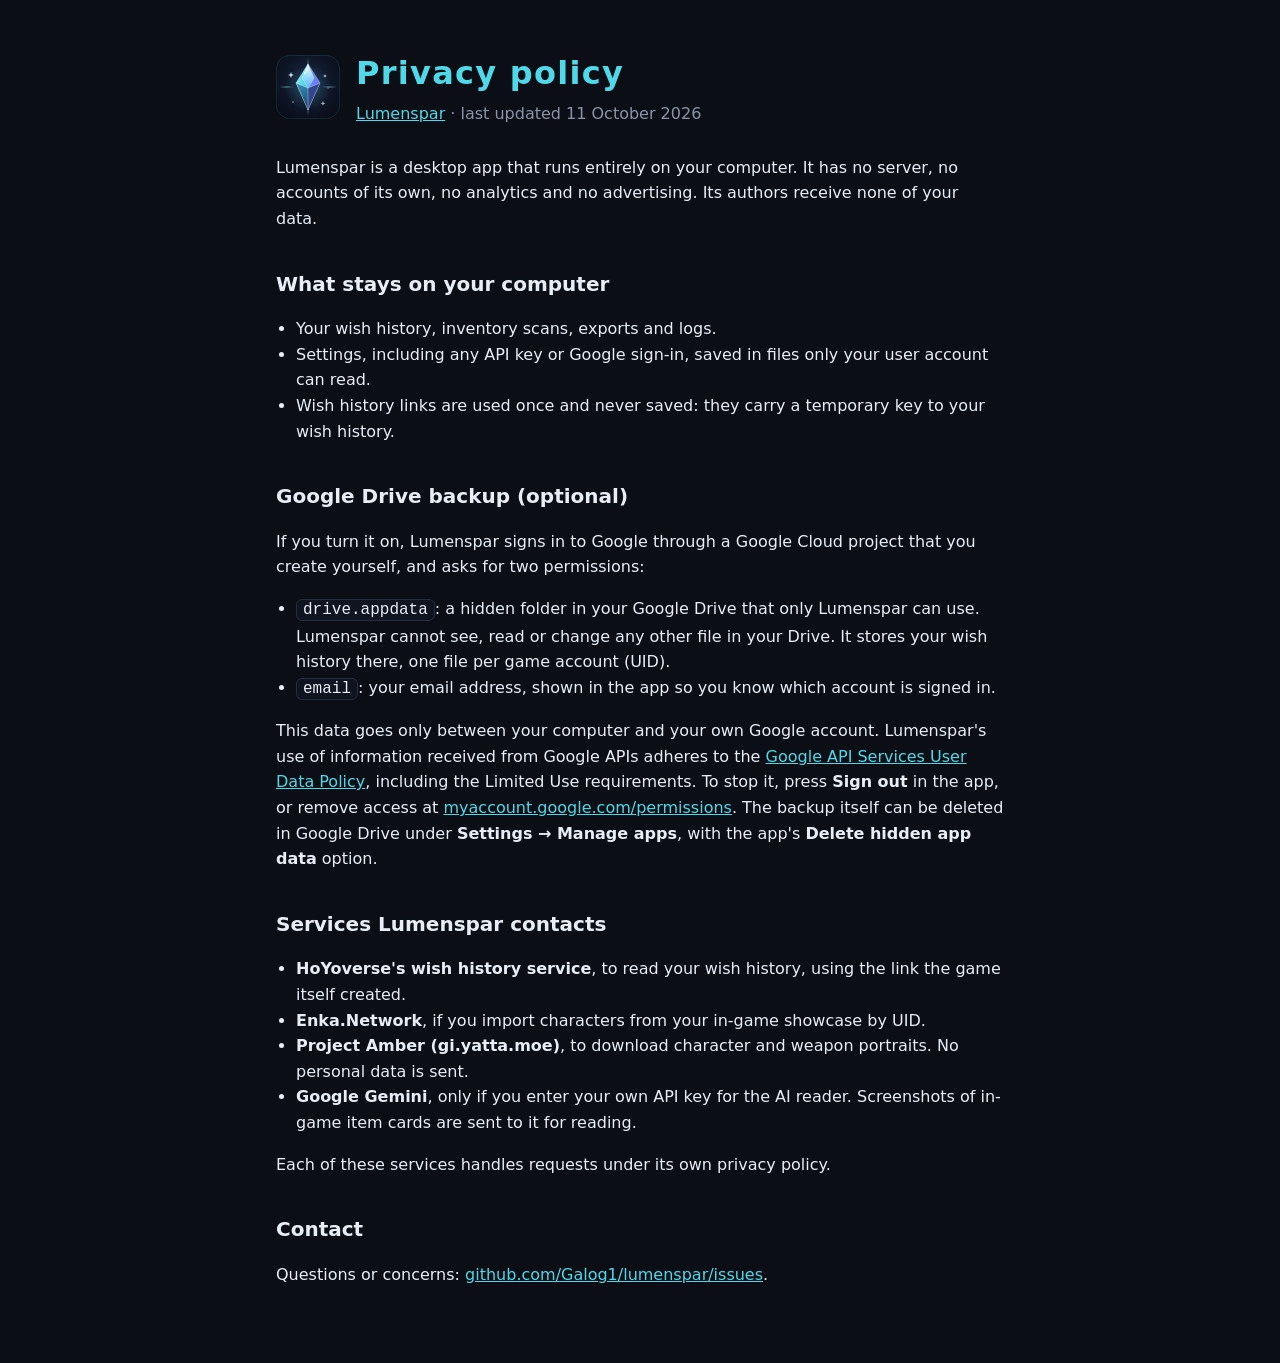
==== docs/privacy.html @ bcb254cc "Add a project site and the homepage step to the Drive setup guide Google now refuses to publish an a" ====
<!doctype html>
<html lang="en">
<head>
<meta charset="utf-8">
<meta name="viewport" content="width=device-width, initial-scale=1">
<title>Lumenspar privacy policy</title>
<link rel="icon" href="lumenspar.svg">
<link rel="stylesheet" href="style.css">
</head>
<body>
<main>
<header>
  <img src="lumenspar.svg" alt="">
  <div>
    <h1>Privacy policy</h1>
    <p class="lead"><a href="./">Lumenspar</a> · last updated 11 October 2026</p>
  </div>
</header>

<p>Lumenspar is a desktop app that runs entirely on your computer. It has no
server, no accounts of its own, no analytics and no advertising. Its authors
receive none of your data.</p>

<h2>What stays on your computer</h2>
<ul>
  <li>Your wish history, inventory scans, exports and logs.</li>
  <li>Settings, including any API key or Google sign-in, saved in files only
  your user account can read.</li>
  <li>Wish history links are used once and never saved: they carry a temporary
  key to your wish history.</li>
</ul>

<h2>Google Drive backup (optional)</h2>
<p>If you turn it on, Lumenspar signs in to Google through a Google Cloud
project that you create yourself, and asks for two permissions:</p>
<ul>
  <li><code>drive.appdata</code>: a hidden folder in your Google Drive that
  only Lumenspar can use. Lumenspar cannot see, read or change any other file
  in your Drive. It stores your wish history there, one file per game
  account (UID).</li>
  <li><code>email</code>: your email address, shown in the app so you know
  which account is signed in.</li>
</ul>
<p>This data goes only between your computer and your own Google account.
Lumenspar's use of information received from Google APIs adheres to the
<a href="https://developers.google.com/terms/api-services-user-data-policy">Google
API Services User Data Policy</a>, including the Limited Use requirements.
To stop it, press <b>Sign out</b> in the app, or remove access at
<a href="https://myaccount.google.com/permissions">myaccount.google.com/permissions</a>.
The backup itself can be deleted in Google Drive under
<b>Settings → Manage apps</b>, with the app's <b>Delete hidden app data</b> option.</p>

<h2>Services Lumenspar contacts</h2>
<ul>
  <li><b>HoYoverse's wish history service</b>, to read your wish history,
  using the link the game itself created.</li>
  <li><b>Enka.Network</b>, if you import characters from your in-game
  showcase by UID.</li>
  <li><b>Project Amber (gi.yatta.moe)</b>, to download character and weapon
  portraits. No personal data is sent.</li>
  <li><b>Google Gemini</b>, only if you enter your own API key for the AI
  reader. Screenshots of in-game item cards are sent to it for reading.</li>
</ul>
<p>Each of these services handles requests under its own privacy policy.</p>

<h2>Contact</h2>
<p>Questions or concerns:
<a href="https://github.com/Galog1/lumenspar/issues">github.com/Galog1/lumenspar/issues</a>.</p>
</main>
</body>
</html>
---- docs/style.css ----
:root { color-scheme: dark; }
* { box-sizing: border-box; }
body {
  margin: 0; background: #0B0E14; color: #E8EDF7;
  font: 16px/1.6 system-ui, -apple-system, "Segoe UI", sans-serif;
}
main { max-width: 760px; margin: 0 auto; padding: 48px 16px 64px; }
header { display: flex; align-items: center; gap: 16px; margin-bottom: 28px; }
header img { width: 64px; height: 64px; }
h1 { margin: 0; font-size: 32px; letter-spacing: 0.04em; color: #4FD8E8; }
h2 { margin-top: 36px; font-size: 20px; }
p.lead { margin: 2px 0 0; color: #8A94A9; }
a { color: #4FD8E8; }
section { background: #151B27; border: 1px solid #242D3D; border-radius: 14px;
          padding: 4px 20px; margin: 16px 0; }
ul { padding-left: 20px; }
code { background: #0F1420; border: 1px solid #242D3D; border-radius: 6px; padding: 1px 6px; }
footer { margin-top: 40px; color: #8A94A9; font-size: 14px; }
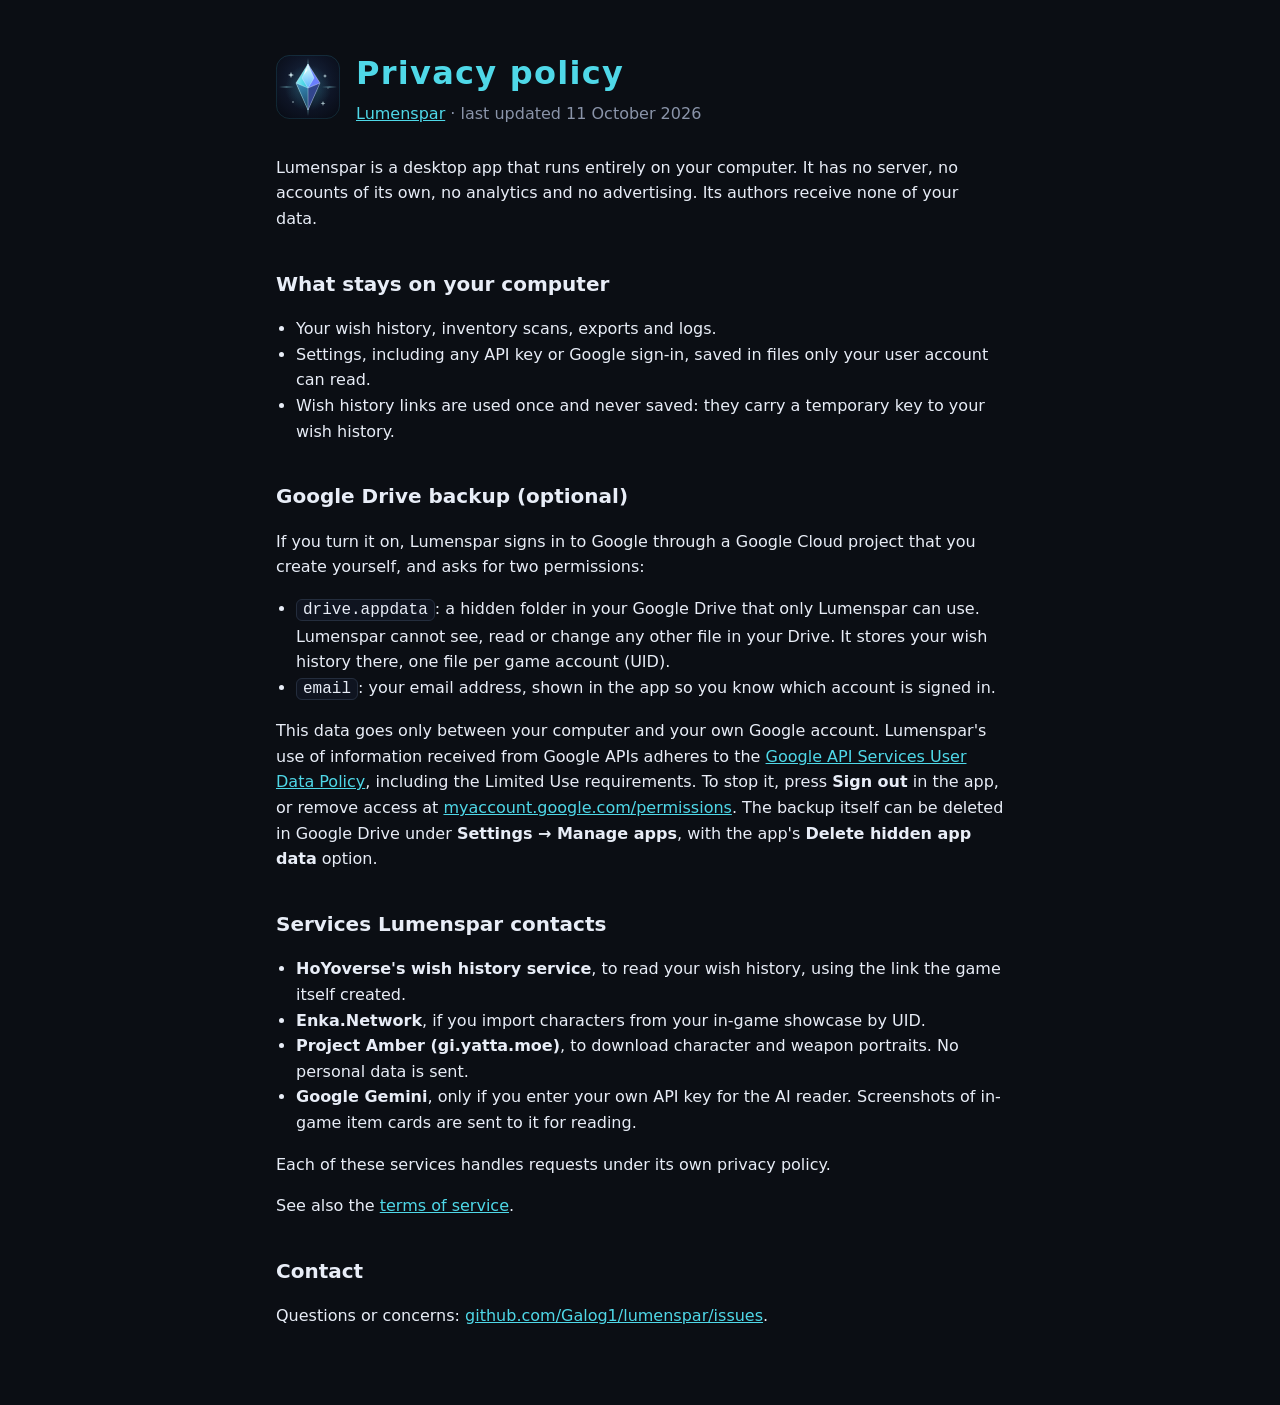
==== commit fb6f643a: "Add terms of service to the project site and the setup guide Co-Authored-By: Claude Opus 5.5 <norepl" ====
--- a/docs/privacy.html
+++ b/docs/privacy.html
@@ -63,6 +63,8 @@
 </ul>
 <p>Each of these services handles requests under its own privacy policy.</p>
 
+<p>See also the <a href="terms.html">terms of service</a>.</p>
+
 <h2>Contact</h2>
 <p>Questions or concerns:
 <a href="https://github.com/Galog1/lumenspar/issues">github.com/Galog1/lumenspar/issues</a>.</p>
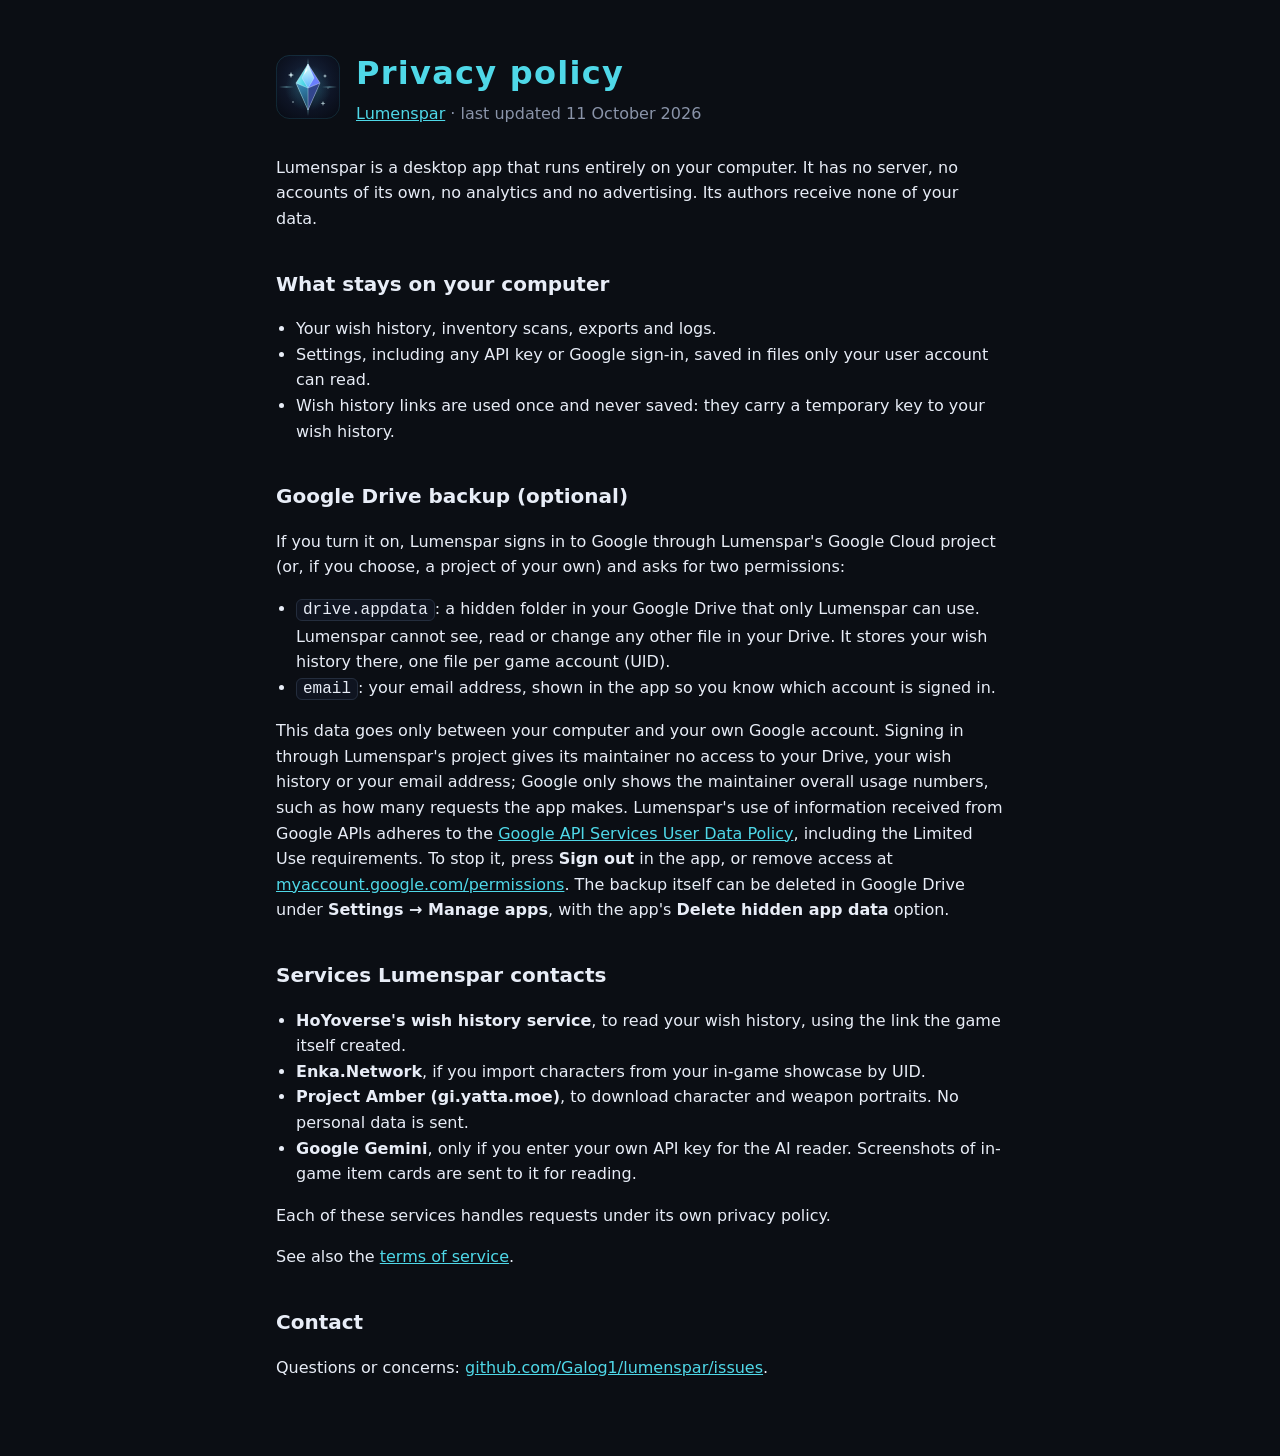
==== commit ac43a576: "Describe sign-in through Lumenspar's own Google project on the site Co-Authored-By: Claude Opus 5.5 " ====
--- a/docs/privacy.html
+++ b/docs/privacy.html
@@ -31,8 +31,9 @@
 </ul>
 
 <h2>Google Drive backup (optional)</h2>
-<p>If you turn it on, Lumenspar signs in to Google through a Google Cloud
-project that you create yourself, and asks for two permissions:</p>
+<p>If you turn it on, Lumenspar signs in to Google through Lumenspar's Google
+Cloud project (or, if you choose, a project of your own) and asks for two
+permissions:</p>
 <ul>
   <li><code>drive.appdata</code>: a hidden folder in your Google Drive that
   only Lumenspar can use. Lumenspar cannot see, read or change any other file
@@ -42,6 +43,9 @@
   which account is signed in.</li>
 </ul>
 <p>This data goes only between your computer and your own Google account.
+Signing in through Lumenspar's project gives its maintainer no access to your
+Drive, your wish history or your email address; Google only shows the
+maintainer overall usage numbers, such as how many requests the app makes.
 Lumenspar's use of information received from Google APIs adheres to the
 <a href="https://developers.google.com/terms/api-services-user-data-policy">Google
 API Services User Data Policy</a>, including the Limited Use requirements.
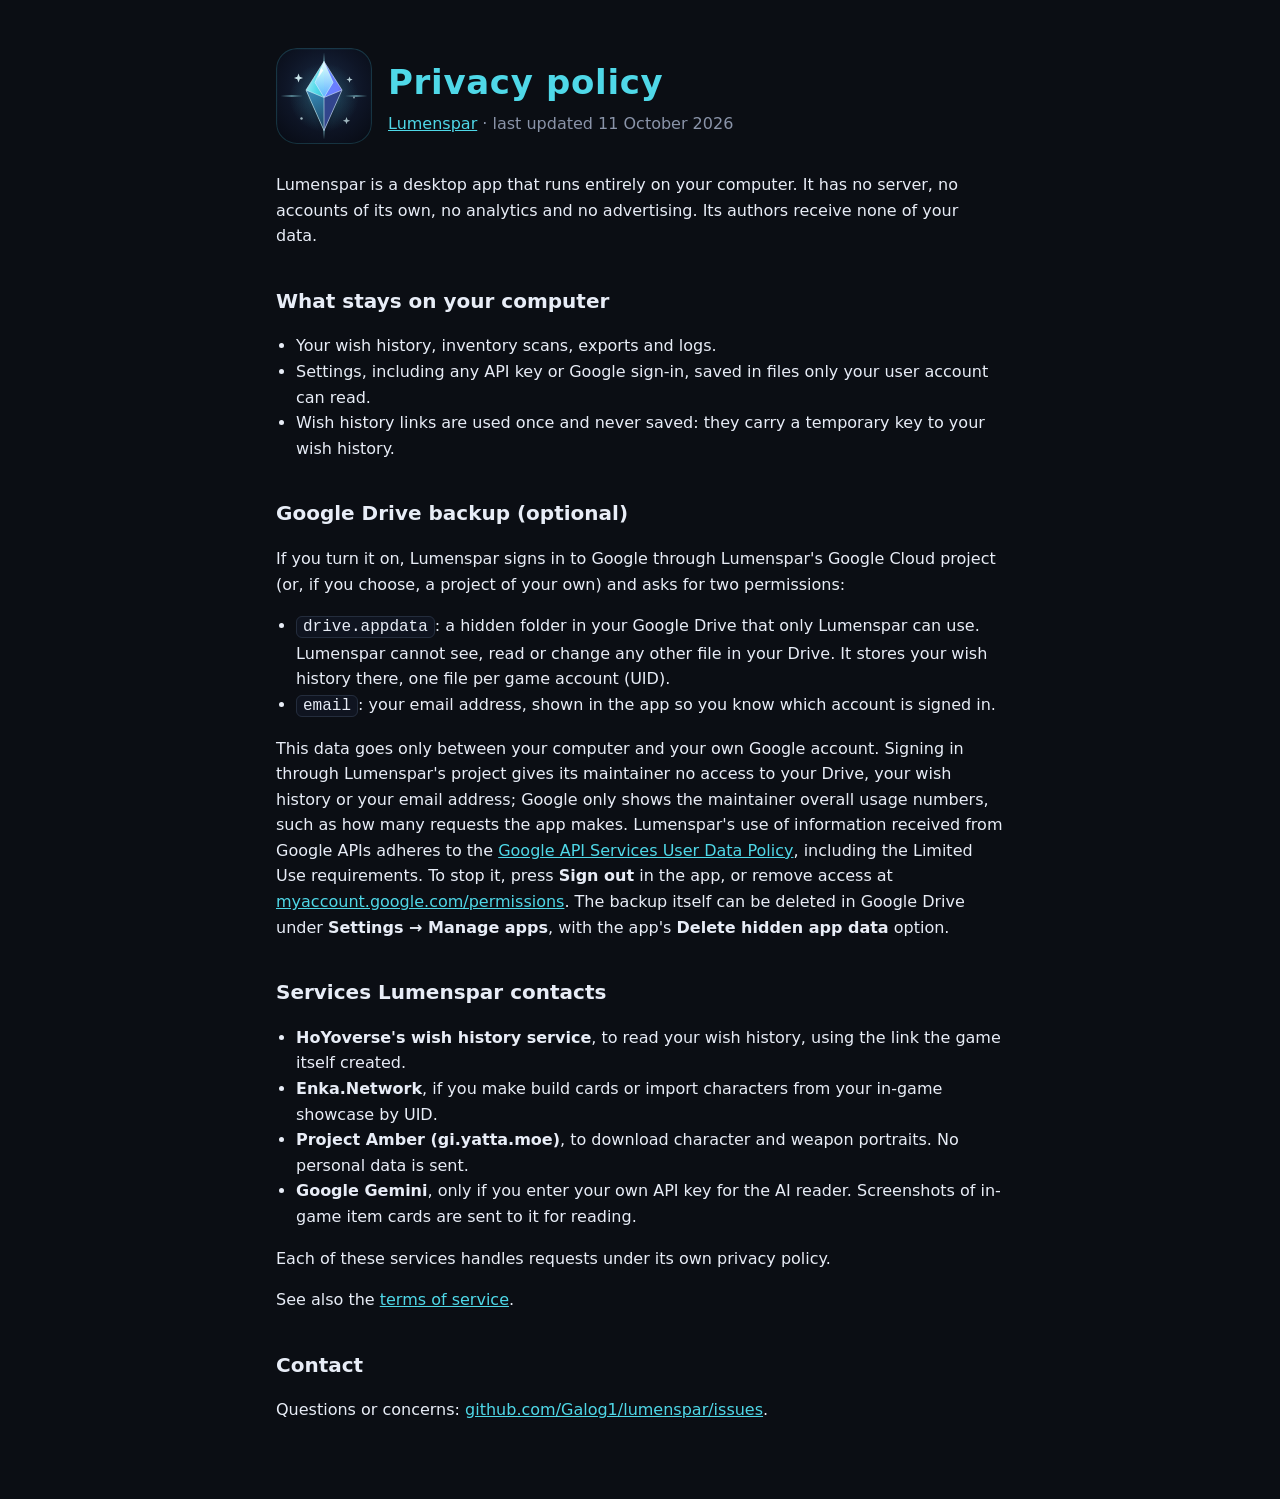
==== commit 47a93bce: "Add Build Cards: Akasha-style cards from the Enka.Network showcase A third tool on the main menu. Fe" ====
--- a/docs/privacy.html
+++ b/docs/privacy.html
@@ -58,8 +58,8 @@
 <ul>
   <li><b>HoYoverse's wish history service</b>, to read your wish history,
   using the link the game itself created.</li>
-  <li><b>Enka.Network</b>, if you import characters from your in-game
-  showcase by UID.</li>
+  <li><b>Enka.Network</b>, if you make build cards or import characters from
+  your in-game showcase by UID.</li>
   <li><b>Project Amber (gi.yatta.moe)</b>, to download character and weapon
   portraits. No personal data is sent.</li>
   <li><b>Google Gemini</b>, only if you enter your own API key for the AI
--- a/docs/style.css
+++ b/docs/style.css
@@ -6,8 +6,8 @@
 }
 main { max-width: 760px; margin: 0 auto; padding: 48px 16px 64px; }
 header { display: flex; align-items: center; gap: 16px; margin-bottom: 28px; }
-header img { width: 64px; height: 64px; }
-h1 { margin: 0; font-size: 32px; letter-spacing: 0.04em; color: #4FD8E8; }
+header img { width: 96px; height: 96px; border-radius: 20px; }
+h1 { margin: 0; font-size: 34px; letter-spacing: 0.02em; color: #4FD8E8; }
 h2 { margin-top: 36px; font-size: 20px; }
 p.lead { margin: 2px 0 0; color: #8A94A9; }
 a { color: #4FD8E8; }
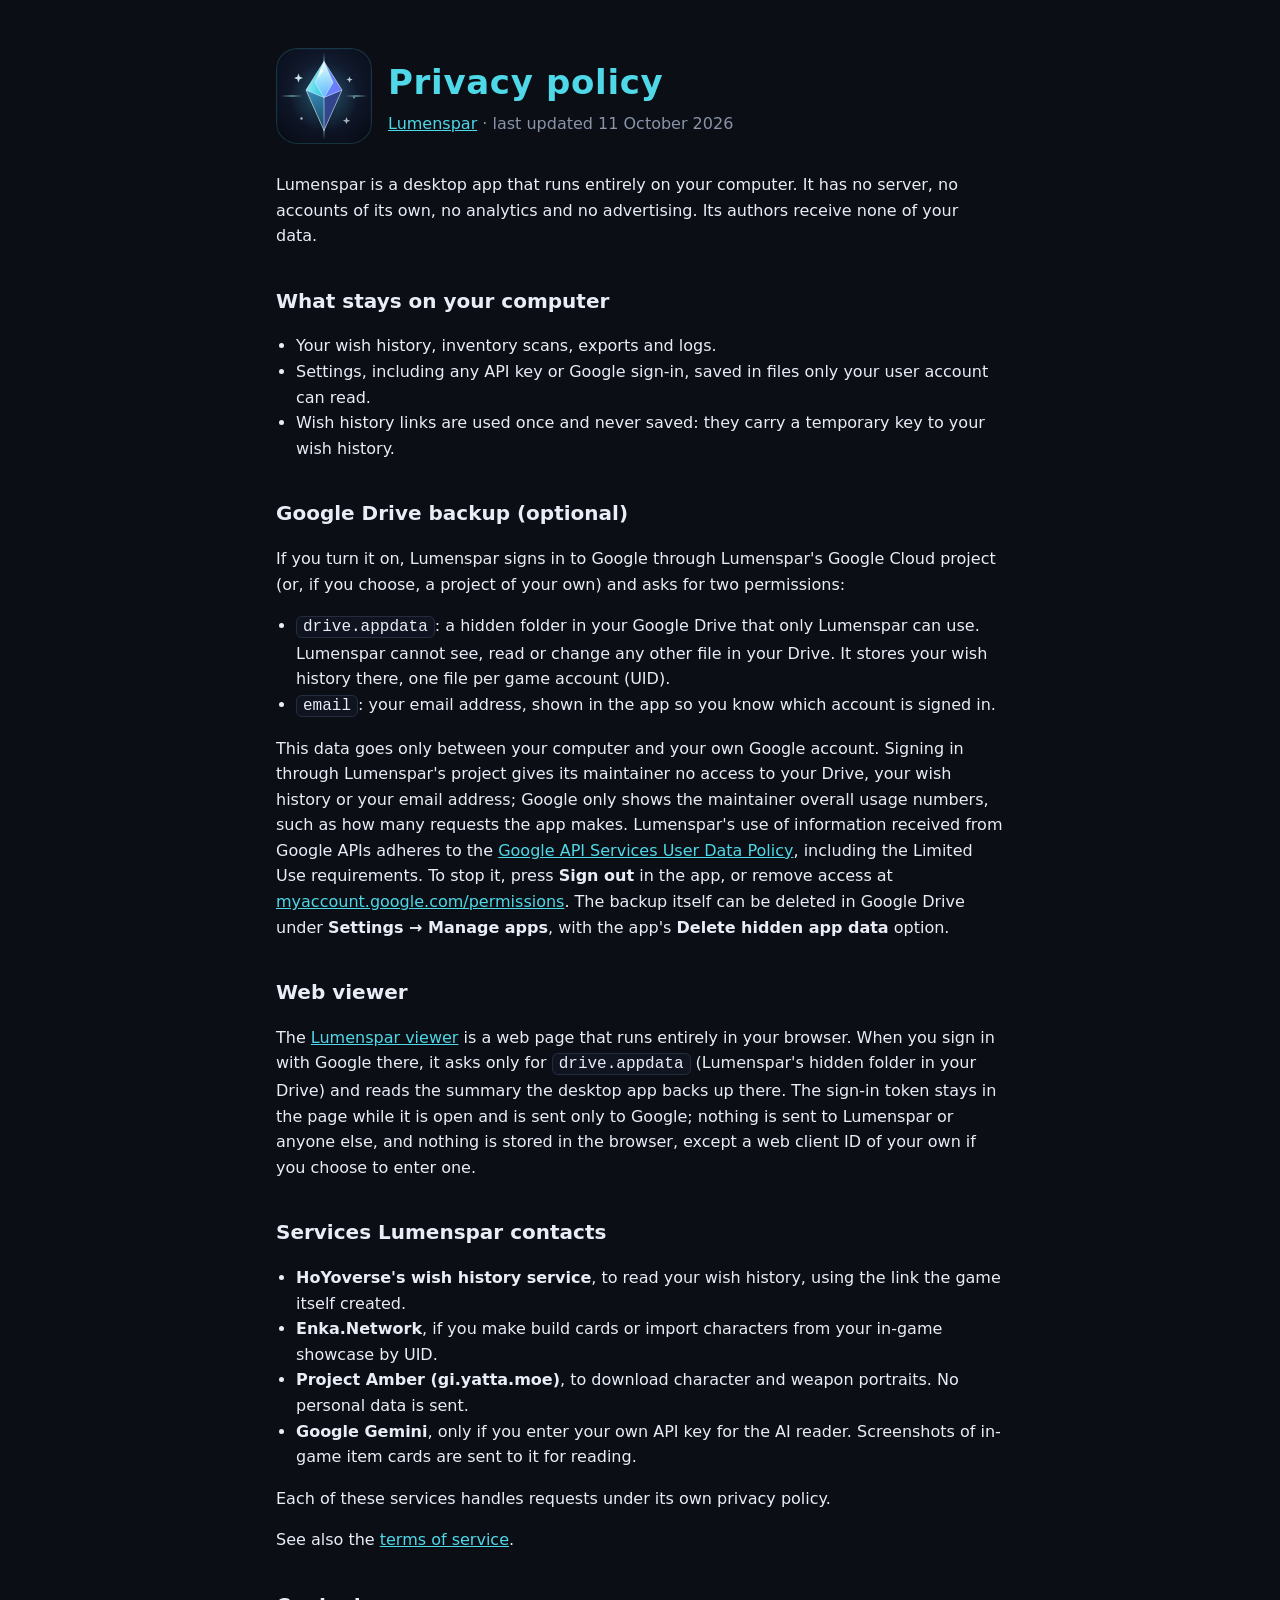
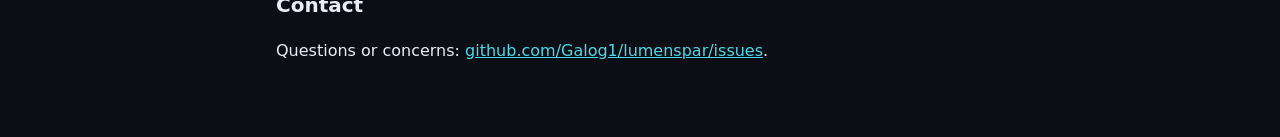
==== commit e147c8bc: "Add a web viewer for the Drive backup, and back up build cards The desktop app now also backs up eac" ====
--- a/docs/privacy.html
+++ b/docs/privacy.html
@@ -54,6 +54,15 @@
 The backup itself can be deleted in Google Drive under
 <b>Settings → Manage apps</b>, with the app's <b>Delete hidden app data</b> option.</p>
 
+<h2>Web viewer</h2>
+<p>The <a href="app/">Lumenspar viewer</a> is a web page that runs entirely in
+your browser. When you sign in with Google there, it asks only for
+<code>drive.appdata</code> (Lumenspar's hidden folder in your Drive) and reads
+the summary the desktop app backs up there. The sign-in token stays in the
+page while it is open and is sent only to Google; nothing is sent to
+Lumenspar or anyone else, and nothing is stored in the browser, except a web
+client ID of your own if you choose to enter one.</p>
+
 <h2>Services Lumenspar contacts</h2>
 <ul>
   <li><b>HoYoverse's wish history service</b>, to read your wish history,
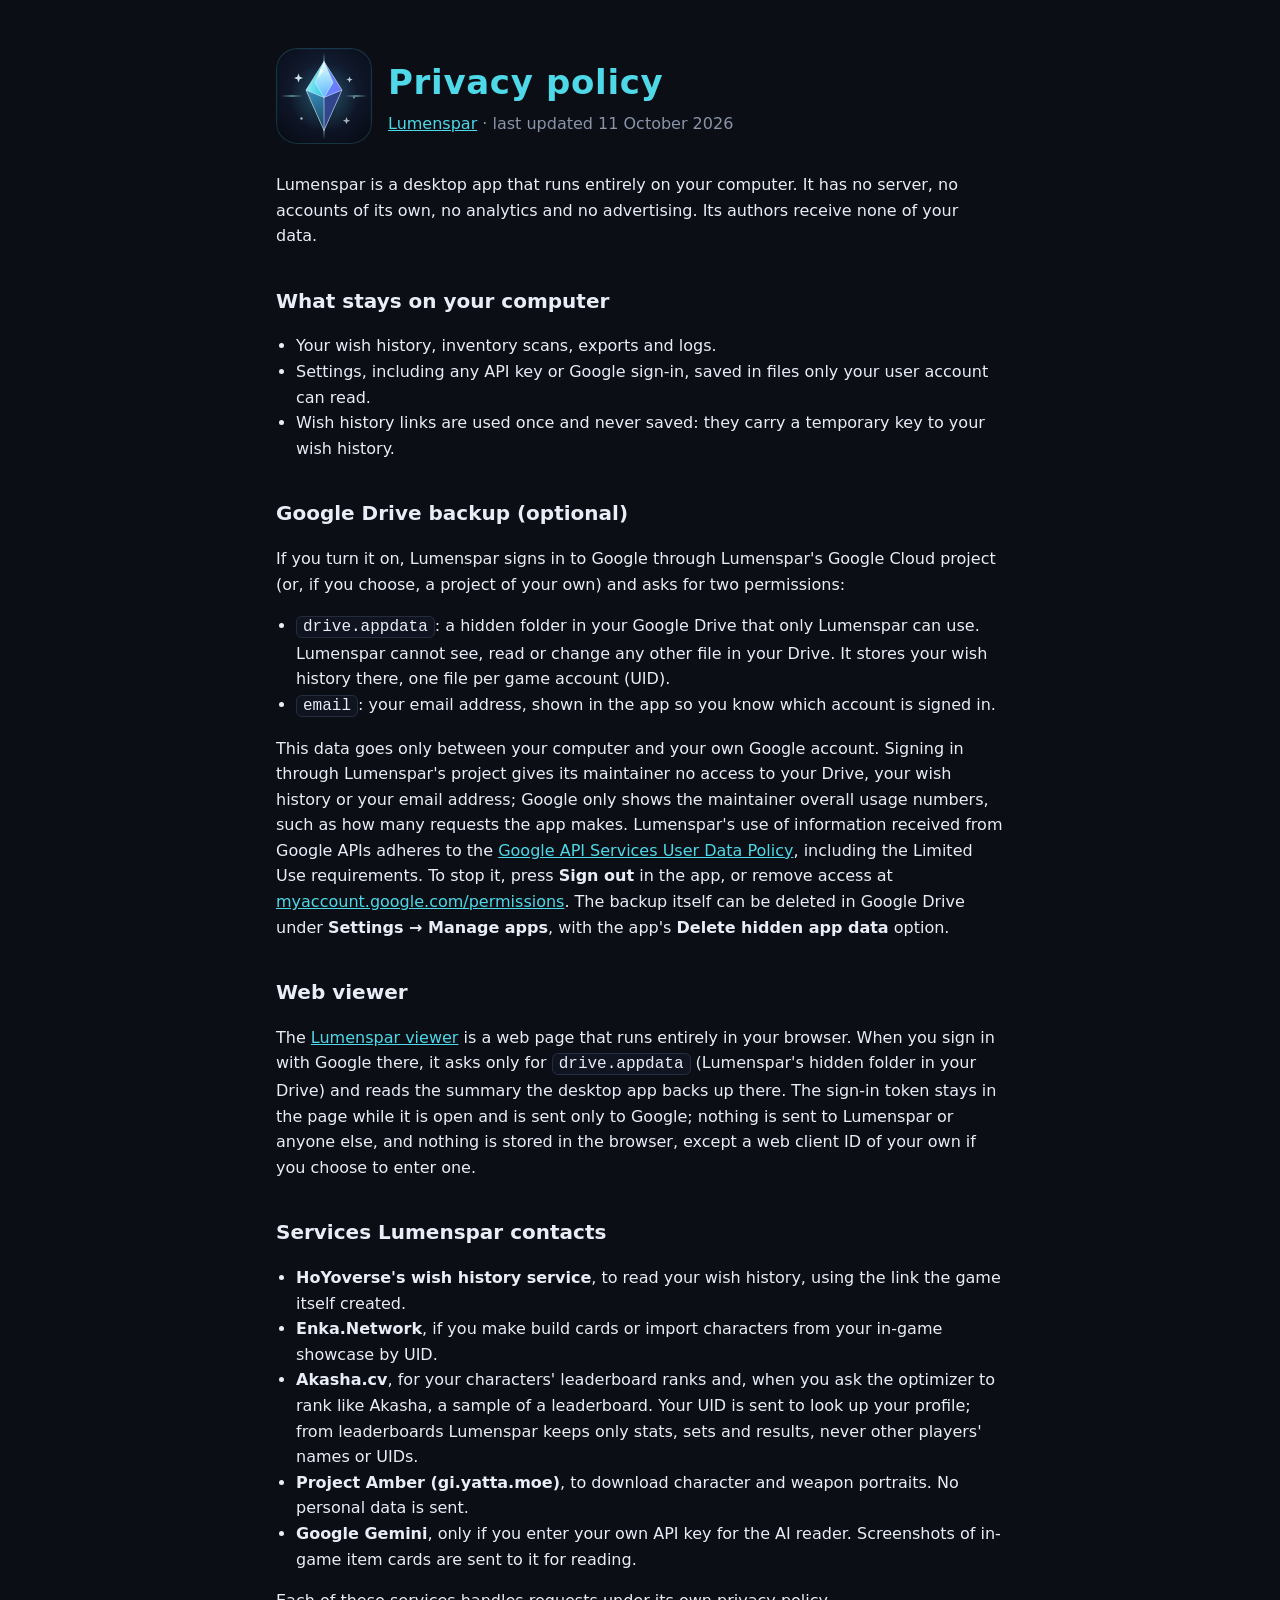
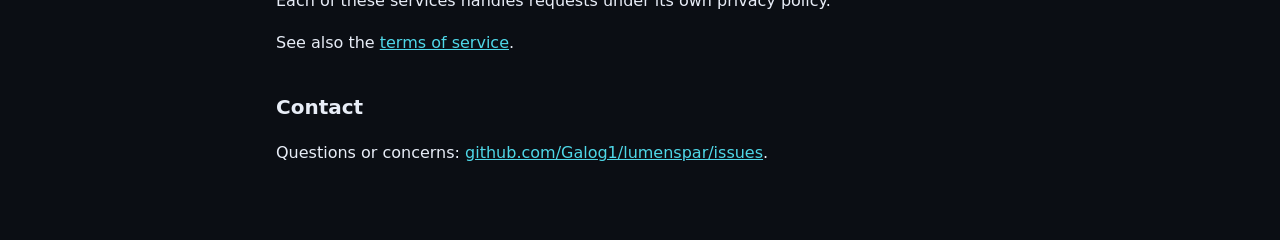
==== commit e0b6ab6d: "Add Akasha ranks to build cards and an Akasha ranking optimizer mode Build cards show each character" ====
--- a/docs/privacy.html
+++ b/docs/privacy.html
@@ -69,6 +69,10 @@
   using the link the game itself created.</li>
   <li><b>Enka.Network</b>, if you make build cards or import characters from
   your in-game showcase by UID.</li>
+  <li><b>Akasha.cv</b>, for your characters' leaderboard ranks and, when you
+  ask the optimizer to rank like Akasha, a sample of a leaderboard. Your UID is
+  sent to look up your profile; from leaderboards Lumenspar keeps only stats,
+  sets and results, never other players' names or UIDs.</li>
   <li><b>Project Amber (gi.yatta.moe)</b>, to download character and weapon
   portraits. No personal data is sent.</li>
   <li><b>Google Gemini</b>, only if you enter your own API key for the AI
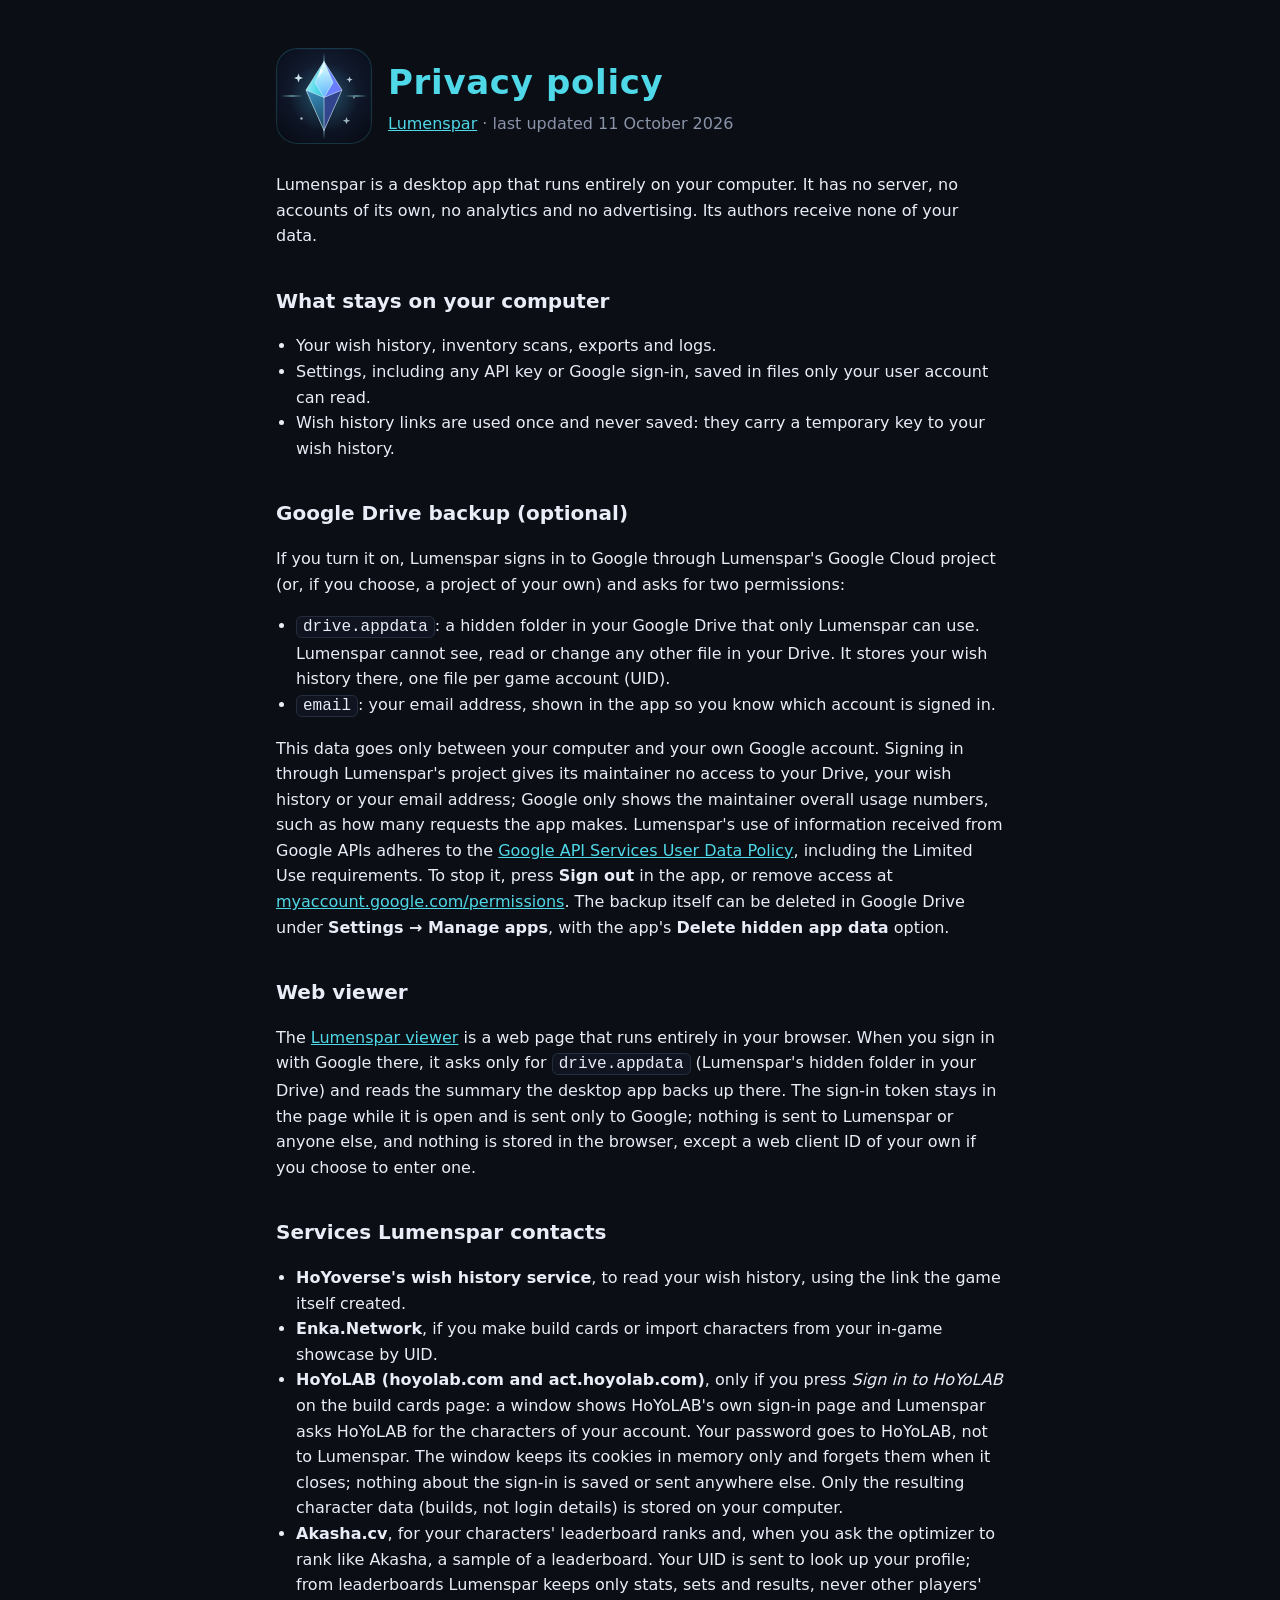
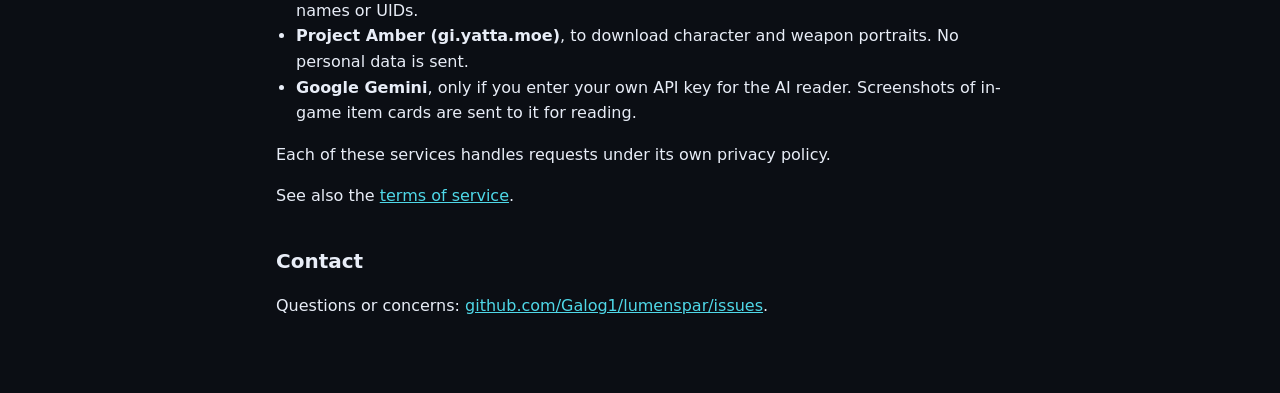
==== commit a02c8caf: "Every character through HoYoLAB; redesigned build cards with roll value HoYoLAB: a sign-in window (Q" ====
--- a/docs/privacy.html
+++ b/docs/privacy.html
@@ -69,6 +69,13 @@
   using the link the game itself created.</li>
   <li><b>Enka.Network</b>, if you make build cards or import characters from
   your in-game showcase by UID.</li>
+  <li><b>HoYoLAB (hoyolab.com and act.hoyolab.com)</b>, only if you press
+  <i>Sign in to HoYoLAB</i> on the build cards page: a window shows HoYoLAB's
+  own sign-in page and Lumenspar asks HoYoLAB for the characters of your
+  account. Your password goes to HoYoLAB, not to Lumenspar. The window keeps
+  its cookies in memory only and forgets them when it closes; nothing about the
+  sign-in is saved or sent anywhere else. Only the resulting character data
+  (builds, not login details) is stored on your computer.</li>
   <li><b>Akasha.cv</b>, for your characters' leaderboard ranks and, when you
   ask the optimizer to rank like Akasha, a sample of a leaderboard. Your UID is
   sent to look up your profile; from leaderboards Lumenspar keeps only stats,
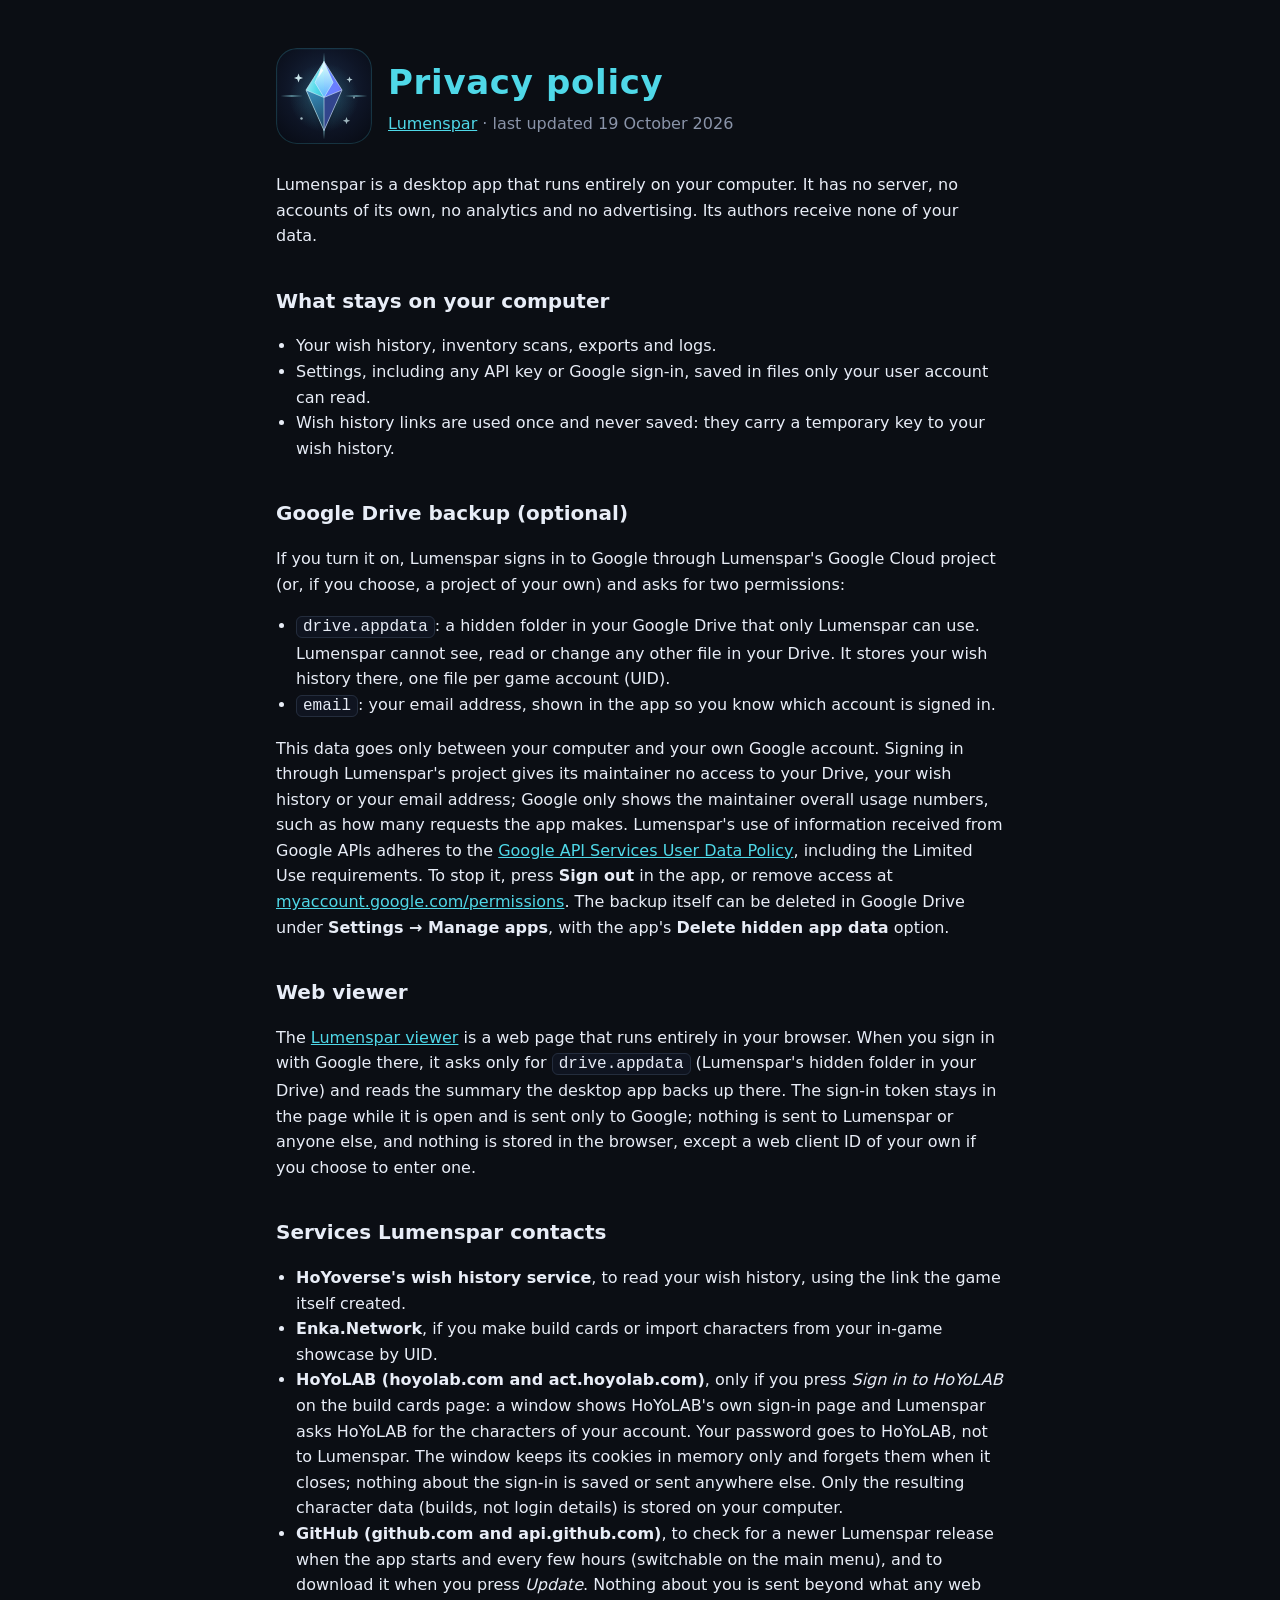
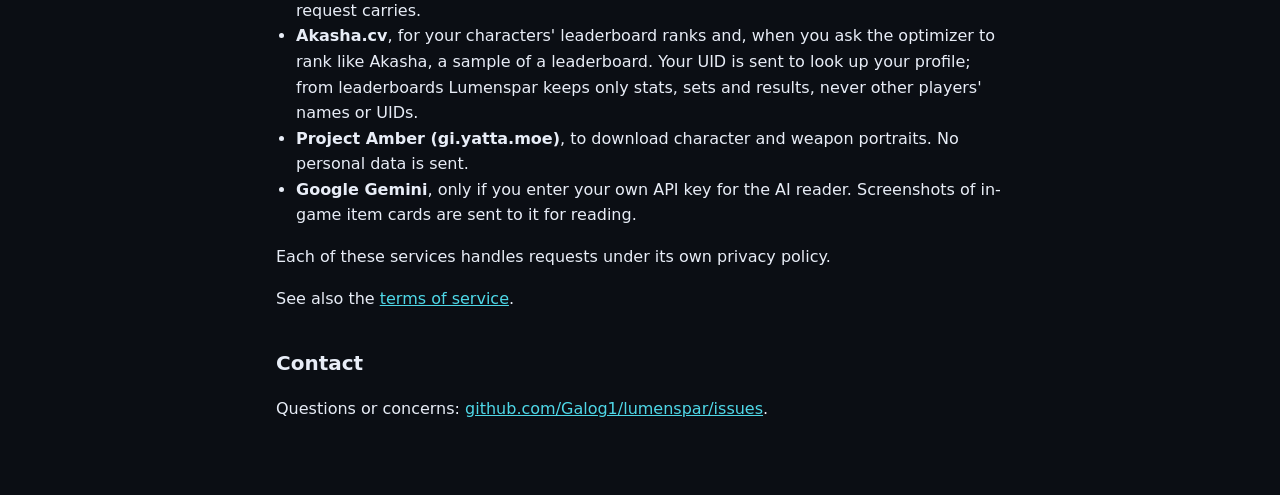
==== commit a406e51d: "Website: build cards, optimizer, HoYoLAB, in-app updates; privacy page covers update checks Co-Autho" ====
--- a/docs/privacy.html
+++ b/docs/privacy.html
@@ -13,7 +13,7 @@
   <img src="lumenspar.svg" alt="">
   <div>
     <h1>Privacy policy</h1>
-    <p class="lead"><a href="./">Lumenspar</a> · last updated 11 October 2026</p>
+    <p class="lead"><a href="./">Lumenspar</a> · last updated 19 October 2026</p>
   </div>
 </header>
 
@@ -76,6 +76,10 @@
   its cookies in memory only and forgets them when it closes; nothing about the
   sign-in is saved or sent anywhere else. Only the resulting character data
   (builds, not login details) is stored on your computer.</li>
+  <li><b>GitHub (github.com and api.github.com)</b>, to check for a newer
+  Lumenspar release when the app starts and every few hours (switchable on the
+  main menu), and to download it when you press <i>Update</i>. Nothing about
+  you is sent beyond what any web request carries.</li>
   <li><b>Akasha.cv</b>, for your characters' leaderboard ranks and, when you
   ask the optimizer to rank like Akasha, a sample of a leaderboard. Your UID is
   sent to look up your profile; from leaderboards Lumenspar keeps only stats,
